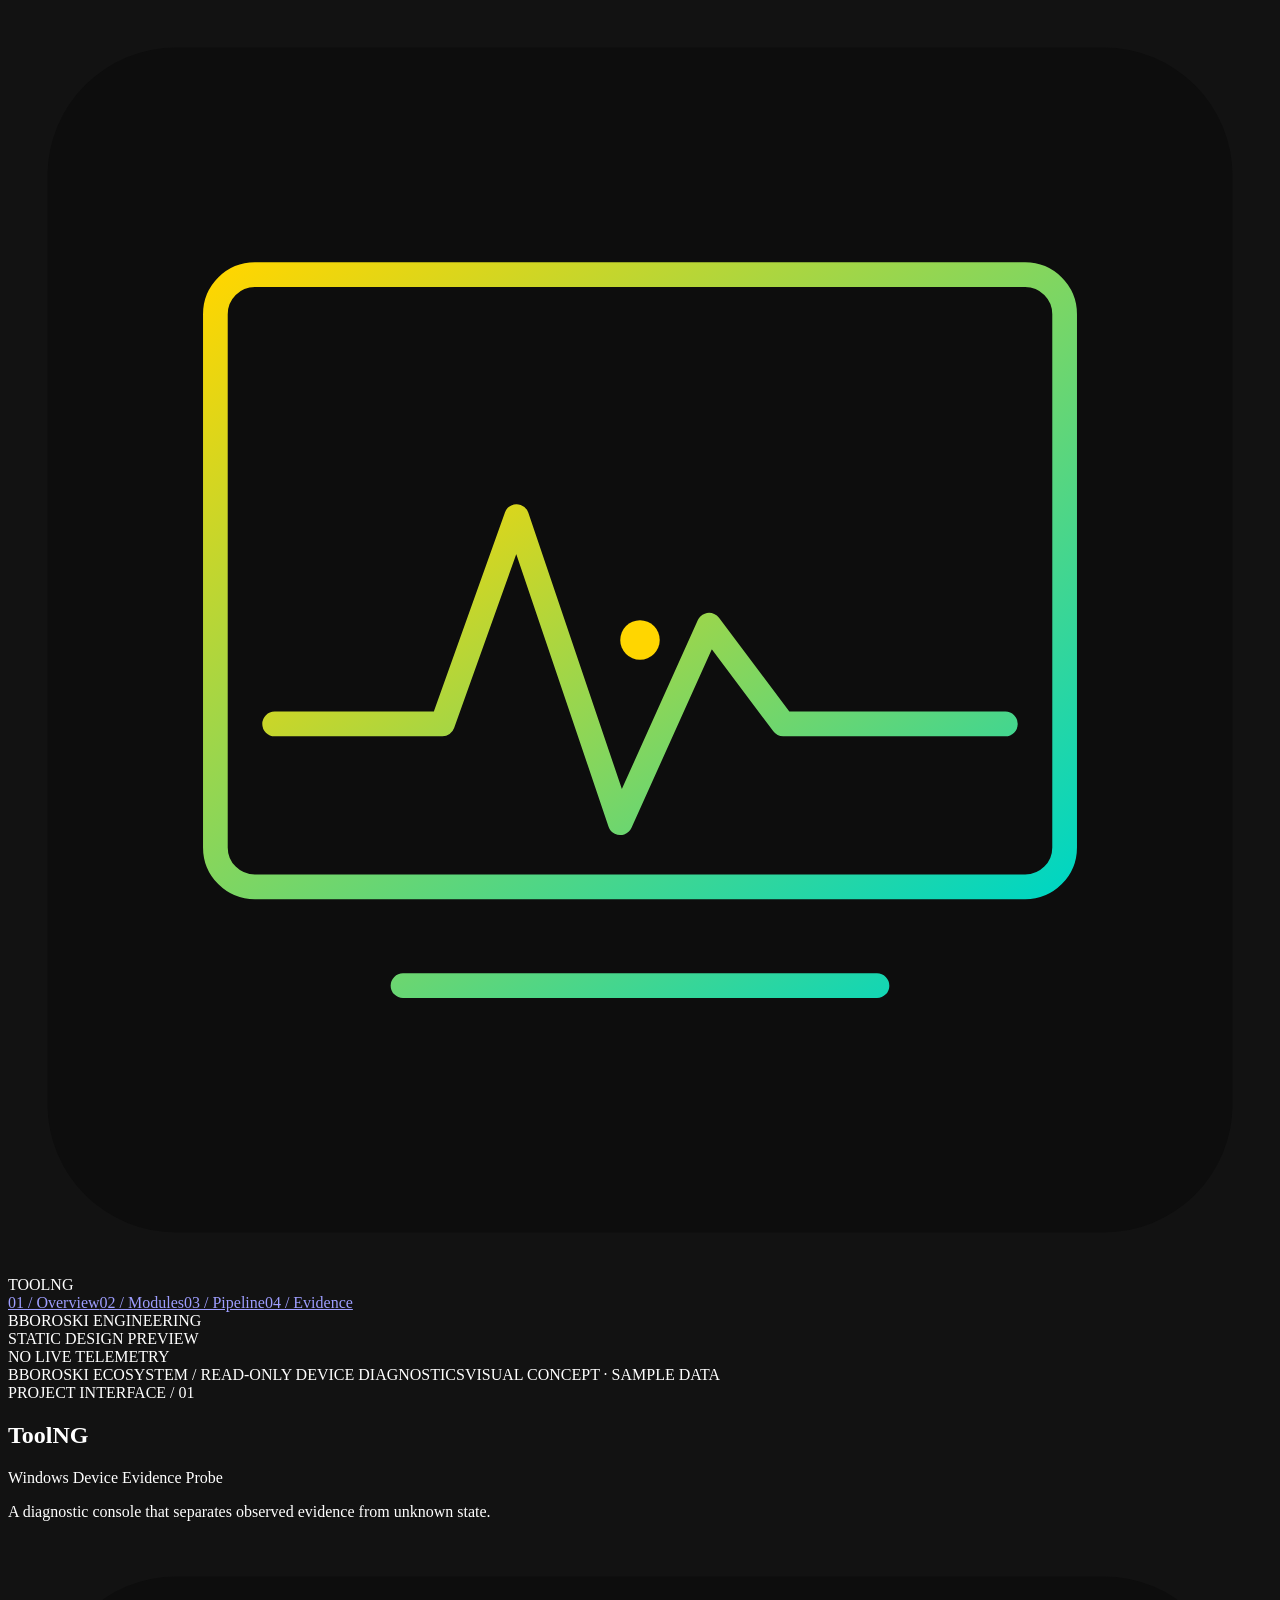
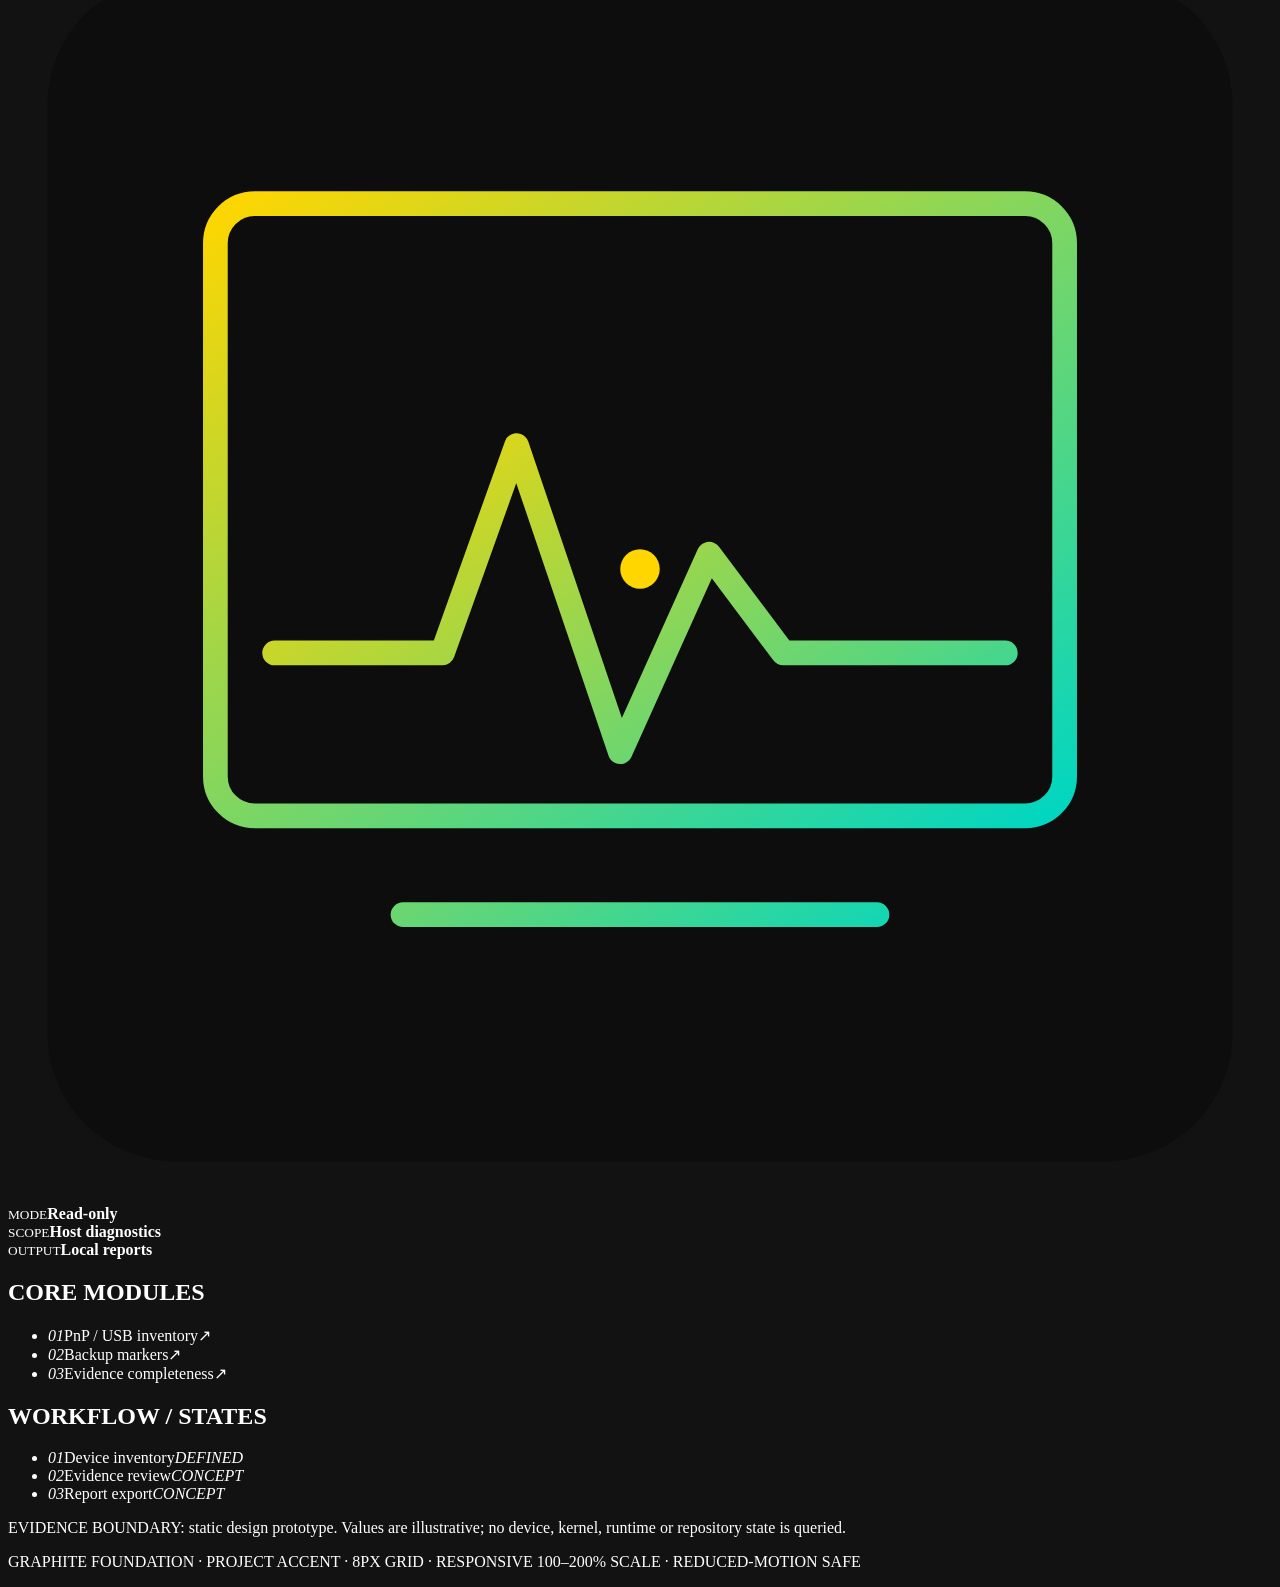
==== BBOROSKI_VISUAL_SHELL_v2.html @ b9cea3cf "Add ToolNG visual shell and design tokens" ====
<!doctype html><html lang="en"><meta charset="utf-8"><meta name="viewport" content="width=device-width,initial-scale=1"><meta name="color-scheme" content="dark"><title>ToolNG — Visual Shell</title><style>:root{--bg:#0d0d0d;--panel:#151515;--edge:#303030;--text:#e6e6e6;--muted:#999;--a:#FFD600;--b:#00D6C2*{box-sizing:border-box}body{margin:0;background:var(--bg);color:var(--text);font:14px Inter,"Segoe UI",sans-serif}.layout{display:grid;grid-template-columns:230px 1fr;min-height:100vh}.side{padding:26px 18px;background:#101010;border-right:1px solid var(--edge)}.brand{display:flex;gap:12px;align-items:center;font-weight:800;letter-spacing:.12em}.brand img{width:44px}.mono,small,.tag{font:10px "JetBrains Mono",monospace;letter-spacing:.12em;color:var(--muted)}nav{margin-top:48px}nav a{display:block;padding:13px 10px;margin:5px 0;border-radius:6px;color:#aaa;text-decoration:none}nav a:first-child{color:var(--a);background:#202020}.side footer{position:absolute;bottom:24px;color:#777;font:10px monospace;line-height:1.8}.main{padding:28px clamp(18px,4vw,54px)}header{display:flex;justify-content:space-between;border-bottom:1px solid var(--edge);padding-bottom:18px}.tag{color:#ffd600;border:1px solid #51451b;padding:8px 10px}.hero{display:flex;justify-content:space-between;align-items:center;padding:48px 0 30px;gap:24px}.hero h1{font-size:clamp(36px,5vw,60px);letter-spacing:-.06em;margin:10px 0}.hero p{max-width:680px;color:#aaa;line-height:1.7}.hero img{width:190px;max-width:28vw}.eyebrow{color:var(--a);font:10px monospace;letter-spacing:.16em}.stats{display:grid;grid-template-columns:repeat(3,1fr);gap:12px}.stats article,.panel{background:var(--panel);border:1px solid var(--edge);border-radius:10px;padding:18px}.stats b{display:block;font-size:21px;margin-top:12px}.cols{display:grid;grid-template-columns:1fr 1fr;gap:14px;margin-top:14px}.panel h2{font-size:13px;margin:0 0 18px}.panel ul{list-style:none;padding:0;margin:0}.panel li{display:flex;gap:14px;align-items:center;padding:15px 0;border-top:1px solid #292929;color:#ccc}.panel li i{font:11px monospace;color:var(--a);font-style:normal}.panel li span,.panel li em{margin-left:auto;color:#777;font:9px monospace;font-style:normal}.note{color:#777;font:10px monospace;line-height:1.7;margin-top:20px}@media(max-width:800px){.layout{grid-template-columns:70px 1fr}.side{padding:20px 8px}.brand span,nav a:not(:first-child),.side footer{display:none}.brand img{width:42px}.cols{grid-template-columns:1fr}}@media(max-width:560px){.layout{display:block}.side{display:none}.hero img{display:none}.stats{grid-template-columns:1fr}.main{padding:18px}header{gap:12px;flex-direction:column}}</style><body><div class="layout"><aside class="side"><div class="brand"><img src="BBOROSKI_GLOBAL_MARK_v2.svg" alt=""><span>TOOLNG</span></div><nav><a href="#overview">01 / Overview</a><a href="#modules">02 / Modules</a><a href="#pipeline">03 / Pipeline</a><a href="#evidence">04 / Evidence</a></nav><footer>BBOROSKI ENGINEERING<br>STATIC DESIGN PREVIEW<br>NO LIVE TELEMETRY</footer></aside><main class="main"><header><span class="mono">BBOROSKI ECOSYSTEM / READ-ONLY DEVICE DIAGNOSTICS</span><span class="tag">VISUAL CONCEPT · SAMPLE DATA</span></header><section class="hero" id="overview"><div><div class="eyebrow">PROJECT INTERFACE / 01</div><h1>ToolNG</h1><div>Windows Device Evidence Probe</div><p>A diagnostic console that separates observed evidence from unknown state.</p></div><img src="BBOROSKI_GLOBAL_MARK_v2.svg" alt="ToolNG visual mark"></section><section class="stats"><article><small>MODE</small><b>Read-only</b></article><article><small>SCOPE</small><b>Host diagnostics</b></article><article><small>OUTPUT</small><b>Local reports</b></article></section><section class="cols"><article class="panel" id="modules"><h2>CORE MODULES</h2><ul><li><i>01</i>PnP / USB inventory<span>↗</span></li><li><i>02</i>Backup markers<span>↗</span></li><li><i>03</i>Evidence completeness<span>↗</span></li></ul></article><article class="panel" id="pipeline"><h2>WORKFLOW / STATES</h2><ul><li><i>01</i>Device inventory<em>DEFINED</em></li><li><i>02</i>Evidence review<em>CONCEPT</em></li><li><i>03</i>Report export<em>CONCEPT</em></li></ul><p class="note" id="evidence">EVIDENCE BOUNDARY: static design prototype. Values are illustrative; no device, kernel, runtime or repository state is queried.</p></article></section><p class="note">GRAPHITE FOUNDATION · PROJECT ACCENT · 8PX GRID · RESPONSIVE 100–200% SCALE · REDUCED-MOTION SAFE</p></main></div></body></html>
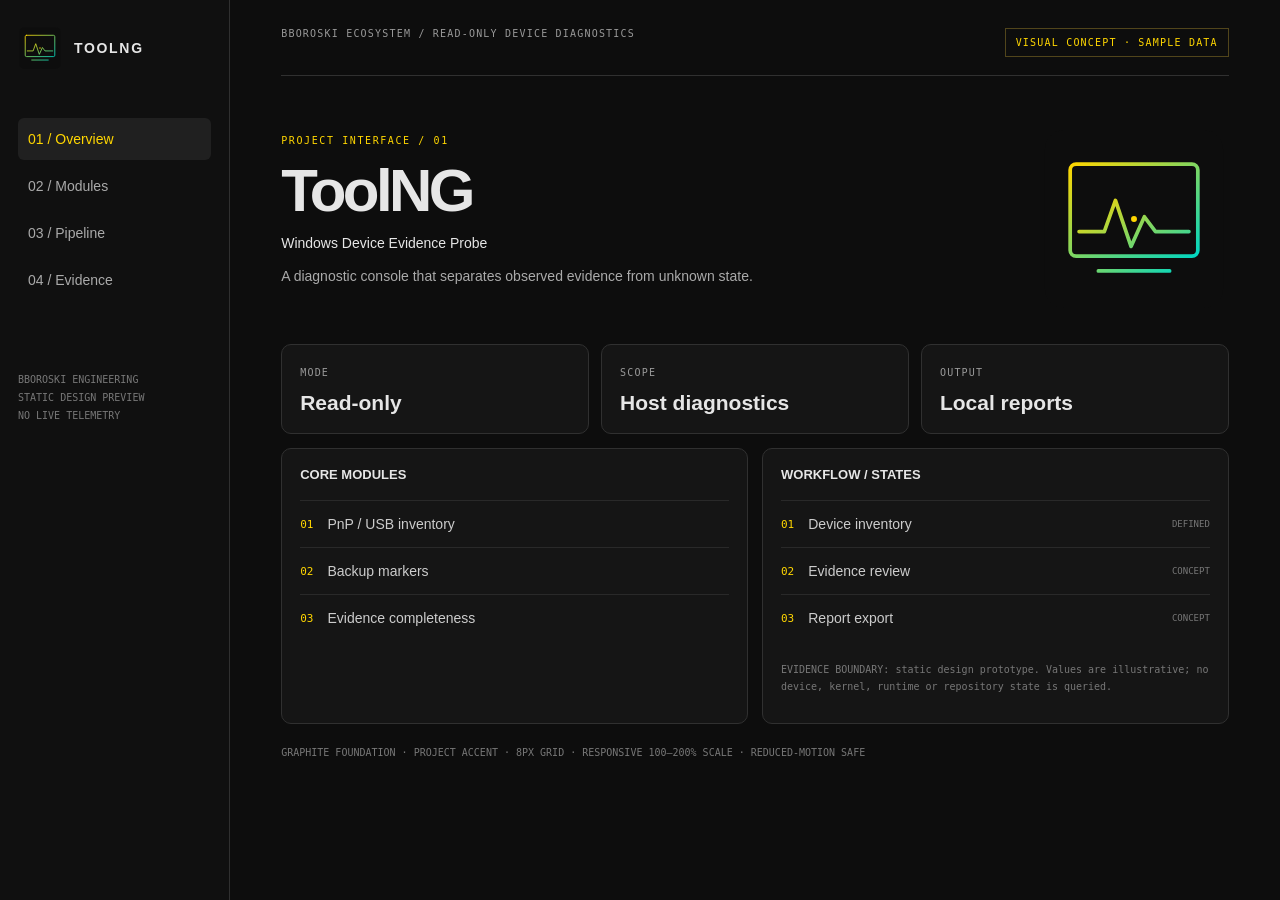
==== commit 9d226985: "Fix responsive shell stylesheet for ToolNG" ====
--- a/BBOROSKI_VISUAL_SHELL_v2.html
+++ b/BBOROSKI_VISUAL_SHELL_v2.html
@@ -1 +1 @@
-<!doctype html><html lang="en"><meta charset="utf-8"><meta name="viewport" content="width=device-width,initial-scale=1"><meta name="color-scheme" content="dark"><title>ToolNG — Visual Shell</title><style>:root{--bg:#0d0d0d;--panel:#151515;--edge:#303030;--text:#e6e6e6;--muted:#999;--a:#FFD600;--b:#00D6C2*{box-sizing:border-box}body{margin:0;background:var(--bg);color:var(--text);font:14px Inter,"Segoe UI",sans-serif}.layout{display:grid;grid-template-columns:230px 1fr;min-height:100vh}.side{padding:26px 18px;background:#101010;border-right:1px solid var(--edge)}.brand{display:flex;gap:12px;align-items:center;font-weight:800;letter-spacing:.12em}.brand img{width:44px}.mono,small,.tag{font:10px "JetBrains Mono",monospace;letter-spacing:.12em;color:var(--muted)}nav{margin-top:48px}nav a{display:block;padding:13px 10px;margin:5px 0;border-radius:6px;color:#aaa;text-decoration:none}nav a:first-child{color:var(--a);background:#202020}.side footer{position:absolute;bottom:24px;color:#777;font:10px monospace;line-height:1.8}.main{padding:28px clamp(18px,4vw,54px)}header{display:flex;justify-content:space-between;border-bottom:1px solid var(--edge);padding-bottom:18px}.tag{color:#ffd600;border:1px solid #51451b;padding:8px 10px}.hero{display:flex;justify-content:space-between;align-items:center;padding:48px 0 30px;gap:24px}.hero h1{font-size:clamp(36px,5vw,60px);letter-spacing:-.06em;margin:10px 0}.hero p{max-width:680px;color:#aaa;line-height:1.7}.hero img{width:190px;max-width:28vw}.eyebrow{color:var(--a);font:10px monospace;letter-spacing:.16em}.stats{display:grid;grid-template-columns:repeat(3,1fr);gap:12px}.stats article,.panel{background:var(--panel);border:1px solid var(--edge);border-radius:10px;padding:18px}.stats b{display:block;font-size:21px;margin-top:12px}.cols{display:grid;grid-template-columns:1fr 1fr;gap:14px;margin-top:14px}.panel h2{font-size:13px;margin:0 0 18px}.panel ul{list-style:none;padding:0;margin:0}.panel li{display:flex;gap:14px;align-items:center;padding:15px 0;border-top:1px solid #292929;color:#ccc}.panel li i{font:11px monospace;color:var(--a);font-style:normal}.panel li span,.panel li em{margin-left:auto;color:#777;font:9px monospace;font-style:normal}.note{color:#777;font:10px monospace;line-height:1.7;margin-top:20px}@media(max-width:800px){.layout{grid-template-columns:70px 1fr}.side{padding:20px 8px}.brand span,nav a:not(:first-child),.side footer{display:none}.brand img{width:42px}.cols{grid-template-columns:1fr}}@media(max-width:560px){.layout{display:block}.side{display:none}.hero img{display:none}.stats{grid-template-columns:1fr}.main{padding:18px}header{gap:12px;flex-direction:column}}</style><body><div class="layout"><aside class="side"><div class="brand"><img src="BBOROSKI_GLOBAL_MARK_v2.svg" alt=""><span>TOOLNG</span></div><nav><a href="#overview">01 / Overview</a><a href="#modules">02 / Modules</a><a href="#pipeline">03 / Pipeline</a><a href="#evidence">04 / Evidence</a></nav><footer>BBOROSKI ENGINEERING<br>STATIC DESIGN PREVIEW<br>NO LIVE TELEMETRY</footer></aside><main class="main"><header><span class="mono">BBOROSKI ECOSYSTEM / READ-ONLY DEVICE DIAGNOSTICS</span><span class="tag">VISUAL CONCEPT · SAMPLE DATA</span></header><section class="hero" id="overview"><div><div class="eyebrow">PROJECT INTERFACE / 01</div><h1>ToolNG</h1><div>Windows Device Evidence Probe</div><p>A diagnostic console that separates observed evidence from unknown state.</p></div><img src="BBOROSKI_GLOBAL_MARK_v2.svg" alt="ToolNG visual mark"></section><section class="stats"><article><small>MODE</small><b>Read-only</b></article><article><small>SCOPE</small><b>Host diagnostics</b></article><article><small>OUTPUT</small><b>Local reports</b></article></section><section class="cols"><article class="panel" id="modules"><h2>CORE MODULES</h2><ul><li><i>01</i>PnP / USB inventory<span>↗</span></li><li><i>02</i>Backup markers<span>↗</span></li><li><i>03</i>Evidence completeness<span>↗</span></li></ul></article><article class="panel" id="pipeline"><h2>WORKFLOW / STATES</h2><ul><li><i>01</i>Device inventory<em>DEFINED</em></li><li><i>02</i>Evidence review<em>CONCEPT</em></li><li><i>03</i>Report export<em>CONCEPT</em></li></ul><p class="note" id="evidence">EVIDENCE BOUNDARY: static design prototype. Values are illustrative; no device, kernel, runtime or repository state is queried.</p></article></section><p class="note">GRAPHITE FOUNDATION · PROJECT ACCENT · 8PX GRID · RESPONSIVE 100–200% SCALE · REDUCED-MOTION SAFE</p></main></div></body></html>+<!doctype html><html lang="en"><meta charset="utf-8"><meta name="viewport" content="width=device-width,initial-scale=1"><meta name="color-scheme" content="dark"><title>ToolNG — Visual Shell</title><style>:root{--bg:#0d0d0d;--panel:#151515;--edge:#303030;--text:#e6e6e6;--muted:#999;--a:#FFD600;--b:#00D6C2;font-family:Inter,"Segoe UI",sans-serif}*{box-sizing:border-box}body{margin:0;background:var(--bg);color:var(--text);font-size:14px}.layout{display:grid;grid-template-columns:230px 1fr;min-height:100vh}.side{padding:26px 18px;background:#101010;border-right:1px solid var(--edge)}.brand{display:flex;gap:12px;align-items:center;font-weight:800;letter-spacing:.12em}.brand img{width:44px}nav{margin-top:48px}nav a{display:block;padding:13px 10px;margin:5px 0;border-radius:6px;color:#aaa;text-decoration:none}nav a:first-child{color:var(--a);background:#202020}.side footer{margin-top:70px;color:#777;font:10px monospace;line-height:1.8}.main{padding:28px clamp(18px,4vw,54px)}header{display:flex;justify-content:space-between;border-bottom:1px solid var(--edge);padding-bottom:18px}.mono,small,.tag{font:10px "JetBrains Mono",monospace;letter-spacing:.12em;color:var(--muted)}.tag{color:#ffd600;border:1px solid #51451b;padding:8px 10px}.hero{display:flex;justify-content:space-between;align-items:center;padding:48px 0 30px;gap:24px}.hero h1{font-size:clamp(36px,5vw,60px);letter-spacing:-.06em;margin:10px 0}.hero p{max-width:680px;color:#aaa;line-height:1.7}.hero img{width:190px;max-width:28vw}.eyebrow{color:var(--a);font:10px monospace;letter-spacing:.16em}.stats{display:grid;grid-template-columns:repeat(3,1fr);gap:12px}.stats article,.panel{background:var(--panel);border:1px solid var(--edge);border-radius:10px;padding:18px}.stats b{display:block;font-size:21px;margin-top:12px}.cols{display:grid;grid-template-columns:1fr 1fr;gap:14px;margin-top:14px}.panel h2{font-size:13px;margin:0 0 18px}.panel ul{list-style:none;padding:0;margin:0}.panel li{display:flex;gap:14px;align-items:center;padding:15px 0;border-top:1px solid #292929;color:#ccc}.panel li i{font:11px monospace;color:var(--a);font-style:normal}.panel li em{margin-left:auto;color:#777;font:9px monospace;font-style:normal}.note{color:#777;font:10px monospace;line-height:1.7;margin-top:20px}@media(max-width:800px){.layout{grid-template-columns:70px 1fr}.side{padding:20px 8px}.brand span,nav a:not(:first-child){display:none}.cols{grid-template-columns:1fr}}@media(max-width:560px){.layout{display:block}.side{display:none}.hero img{display:none}.stats{grid-template-columns:1fr}.main{padding:18px}header{gap:12px;flex-direction:column}}</style><body><div class="layout"><aside class="side"><div class="brand"><img src="BBOROSKI_GLOBAL_MARK_v2.svg" alt=""><span>TOOLNG</span></div><nav><a href="#overview">01 / Overview</a><a href="#modules">02 / Modules</a><a href="#pipeline">03 / Pipeline</a><a href="#evidence">04 / Evidence</a></nav><footer>BBOROSKI ENGINEERING<br>STATIC DESIGN PREVIEW<br>NO LIVE TELEMETRY</footer></aside><main class="main"><header><span class="mono">BBOROSKI ECOSYSTEM / READ-ONLY DEVICE DIAGNOSTICS</span><span class="tag">VISUAL CONCEPT · SAMPLE DATA</span></header><section class="hero" id="overview"><div><div class="eyebrow">PROJECT INTERFACE / 01</div><h1>ToolNG</h1><div>Windows Device Evidence Probe</div><p>A diagnostic console that separates observed evidence from unknown state.</p></div><img src="BBOROSKI_GLOBAL_MARK_v2.svg" alt="ToolNG visual mark"></section><section class="stats"><article><small>MODE</small><b>Read-only</b></article><article><small>SCOPE</small><b>Host diagnostics</b></article><article><small>OUTPUT</small><b>Local reports</b></article></section><section class="cols"><article class="panel" id="modules"><h2>CORE MODULES</h2><ul><li><i>01</i>PnP / USB inventory</li><li><i>02</i>Backup markers</li><li><i>03</i>Evidence completeness</li></ul></article><article class="panel" id="pipeline"><h2>WORKFLOW / STATES</h2><ul><li><i>01</i>Device inventory<em>DEFINED</em></li><li><i>02</i>Evidence review<em>CONCEPT</em></li><li><i>03</i>Report export<em>CONCEPT</em></li></ul><p class="note" id="evidence">EVIDENCE BOUNDARY: static design prototype. Values are illustrative; no device, kernel, runtime or repository state is queried.</p></article></section><p class="note">GRAPHITE FOUNDATION · PROJECT ACCENT · 8PX GRID · RESPONSIVE 100–200% SCALE · REDUCED-MOTION SAFE</p></main></div></body></html>
